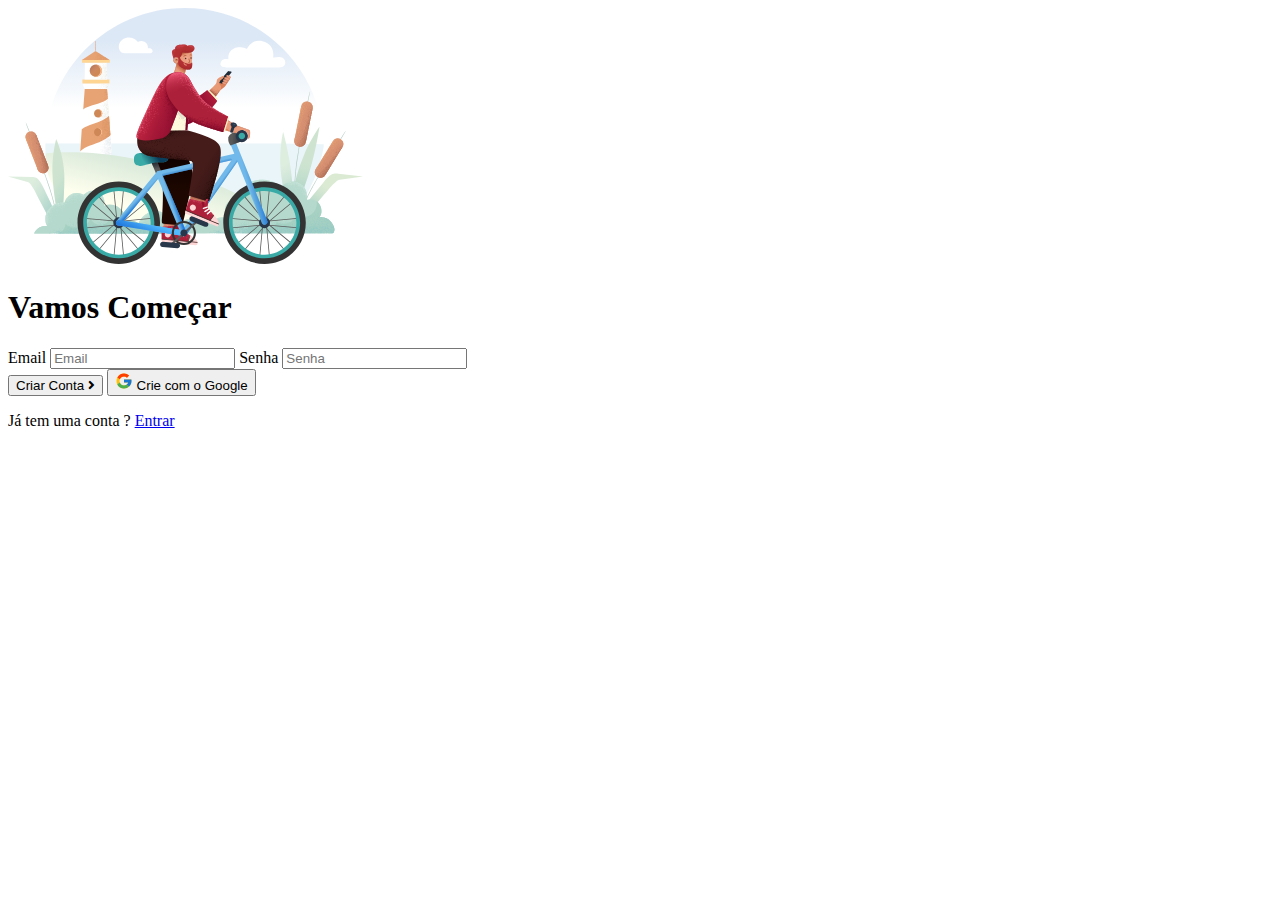
==== create.html @ f2245a27 "Criado o HTML da tela create e iniciamos o CSS" ====
<!DOCTYPE html>
<html lang="pt-br">
<head>
    <meta charset="UTF-8">
    <meta name="viewport" content="width=device-width, initial-scale=1.0">
    <link rel="preconnect" href="https://fonts.googleapis.com">
    <link rel="preconnect" href="https://fonts.gstatic.com" crossorigin>
    <link href="https://fonts.googleapis.com/css2?family=Roboto:wght@300;400;500;700;900&display=swap" rel="stylesheet">
    <link rel="stylesheet" href="//use.fontawesome.com/releases/v5.0.7/css/all.css">
    <title>Create Tela</title>
</head>
<body>
    <main></main>
        <div>
            <div class="blur"></div>
            <img src="./img/create.svg" alt="homem andando de bicicleta">
        </div>
        <h1>Vamos Começar</h1>
        <div class="container-input" >
            <label>Email</label>
            <input placeholder="Email" type="email">

            <label>Senha</label>
            <input placeholder="Senha" type="password">
        </div>

        <button class="button-login">
            Criar Conta <i class="fa fa-solid fa-angle-right"></i>
        </button>

        <button class="button-google">
            <img src="./img/icon-google.svg" alt="ícon do google"> Crie com o Google
        </button>
        <p>Já tem uma conta ? <a href="#">Entrar</a></p>
    </main>
    
</body>
</html>
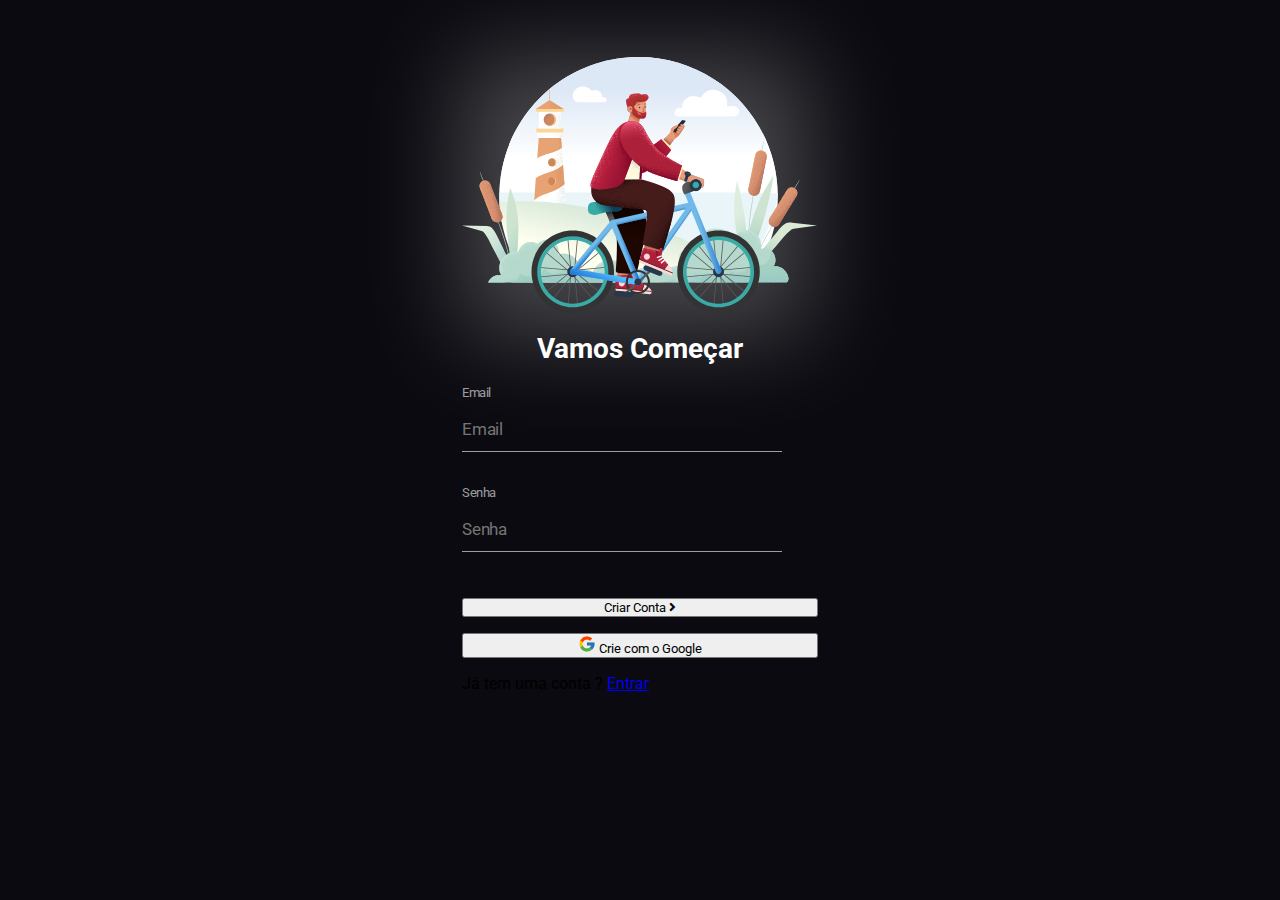
==== commit e307954d: "Iniciando o CSS do create, centralizando os itens e editando o input" ====
--- a/create.html
+++ b/create.html
@@ -7,10 +7,11 @@
     <link rel="preconnect" href="https://fonts.gstatic.com" crossorigin>
     <link href="https://fonts.googleapis.com/css2?family=Roboto:wght@300;400;500;700;900&display=swap" rel="stylesheet">
     <link rel="stylesheet" href="//use.fontawesome.com/releases/v5.0.7/css/all.css">
+    <link rel="stylesheet" href="create.css">
     <title>Create Tela</title>
 </head>
 <body>
-    <main></main>
+    <main>
         <div>
             <div class="blur"></div>
             <img src="./img/create.svg" alt="homem andando de bicicleta">
--- a/create.css
+++ b/create.css
@@ -0,0 +1,71 @@
+* {
+    margin: 0;
+    padding: 0;
+    box-sizing: border-box;
+    font-family: "Roboto", sans-serif;
+}
+
+body {
+    background-color: #0A0A10;
+    display: flex;
+    justify-content: center;
+}
+
+main {
+    display: flex;
+    flex-direction: column;
+    max-width: 414px;
+    min-height: 100vh;
+    padding: 57px 24px;
+    position: relative;
+    gap: 16px;
+}
+
+.blur {
+    width: 345px;
+    height: 278px;
+    background-color: #FFFFFF;
+    position: absolute;
+    z-index: -1;
+    opacity: 0.25;
+    filter: blur(48px)
+}
+
+h1 {
+    font-size: 28px;
+    font-weight: 700;
+    line-height: 32.81px;
+    text-align: center;
+    color: #FFFFFF;
+}
+
+.container-input {
+    display: flex;
+    flex-direction: column;
+}
+
+label {
+    font-size: 13px;
+    font-weight: 400;
+    line-height: 22px;
+    letter-spacing: -0.40799999237060547px;
+    color: #FFFFFF99;
+    margin-bottom: 3px;
+
+}
+
+input {
+    width: 320px;
+    height: 45px;
+    border: none;
+    background: transparent;
+    outline: none;
+    border-bottom: 1px solid #FFFFFF99;
+    font-size: 17px;
+    font-weight: 400;
+    line-height: 20px;
+    letter-spacing: -0.23999999463558197px;
+    margin-bottom: 30px;
+    color: #FFFFFF;
+
+}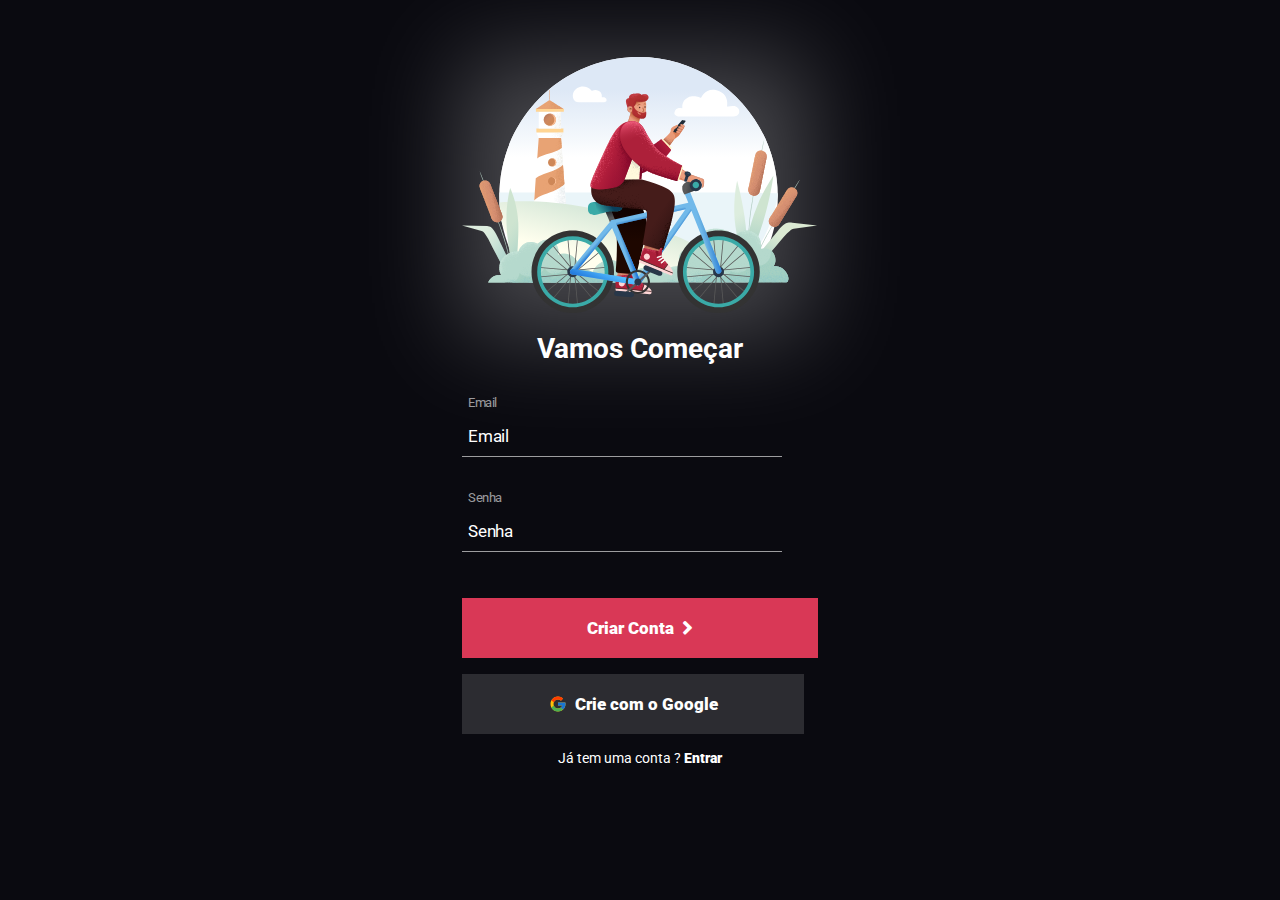
==== commit 1e0f8f5f: "Modificando algumas classes do HTM-create, tiramos os valores de bottom da Tag p e finalizamos o CSS" ====
--- a/create.html
+++ b/create.html
@@ -25,14 +25,14 @@
             <input placeholder="Senha" type="password">
         </div>
 
-        <button class="button-login">
+        <button class="button-create">
             Criar Conta <i class="fa fa-solid fa-angle-right"></i>
         </button>
 
-        <button class="button-google">
+        <button class="button-create-google">
             <img src="./img/icon-google.svg" alt="ícon do google"> Crie com o Google
         </button>
-        <p>Já tem uma conta ? <a href="#">Entrar</a></p>
+        <p>Já tem uma conta ? <a href="./index.html">Entrar</a></p>
     </main>
     
 </body>
--- a/create.css
+++ b/create.css
@@ -42,6 +42,7 @@
 .container-input {
     display: flex;
     flex-direction: column;
+    margin-top: 10px;
 }
 
 label {
@@ -51,12 +52,12 @@
     letter-spacing: -0.40799999237060547px;
     color: #FFFFFF99;
     margin-bottom: 3px;
-
+    margin-left: 6px;
 }
 
 input {
     width: 320px;
-    height: 45px;
+    height: 40px;
     border: none;
     background: transparent;
     outline: none;
@@ -67,5 +68,94 @@
     letter-spacing: -0.23999999463558197px;
     margin-bottom: 30px;
     color: #FFFFFF;
+    padding-left: 6px;
+}
 
+input::placeholder {
+    font-size: 17px;
+    font-weight: 400;
+    line-height: 20px;
+    letter-spacing: -0.23999999463558197px;
+    color: #FFFFFF;
+    margin-bottom: 30px;
+}
+
+.button-create {
+    width: 100%;
+    height: 60px;
+    background: #D93856;
+    cursor: pointer;
+    font-size: 17px;
+    font-weight: 900;
+    line-height: 2.5px;
+    text-align: center;
+    color: #FFFFFF;
+    border: none;
+    outline: none;
+    display: flex;
+    justify-content: center;
+    align-items: center;
+    gap: 8px;
+    transition: 0.3s ease;
+}
+
+.button-create:hover {
+    opacity: .8;
+}
+
+.button-create:active {
+    opacity: .6;
+}
+
+i {
+    font-size: 22px;
+    font-weight: 900;
+}
+
+.button-create-google {
+    width: 342px;
+    height: 60px;
+    cursor: pointer;
+    background: #FFFFFF24;
+    font-size: 17px;
+    font-weight: 900;
+    line-height: 2.5px;
+    color: #FFFFFF;
+    display: flex;
+    justify-content: center;
+    align-items: center;
+    gap: 8px;
+    border: none;
+    transition: 0.3s ease;
+
+}
+
+.button-create-google:hover {
+    opacity: .8;
+}
+
+.button-create-google:active {
+    opacity: .6;
+}
+
+p {
+    font-size: 14px;
+    font-weight: 400;
+    line-height: 16.41px;
+    text-align: center;
+    color: #FFFFFF;
+}
+
+a {
+    font-size: 14px;
+    font-weight: 900;
+    line-height: 16.41px;
+    text-align: center;
+    color: #FFFFFF;
+    text-decoration: none;
+
+}
+
+a:hover {
+    text-decoration: underline;
 }